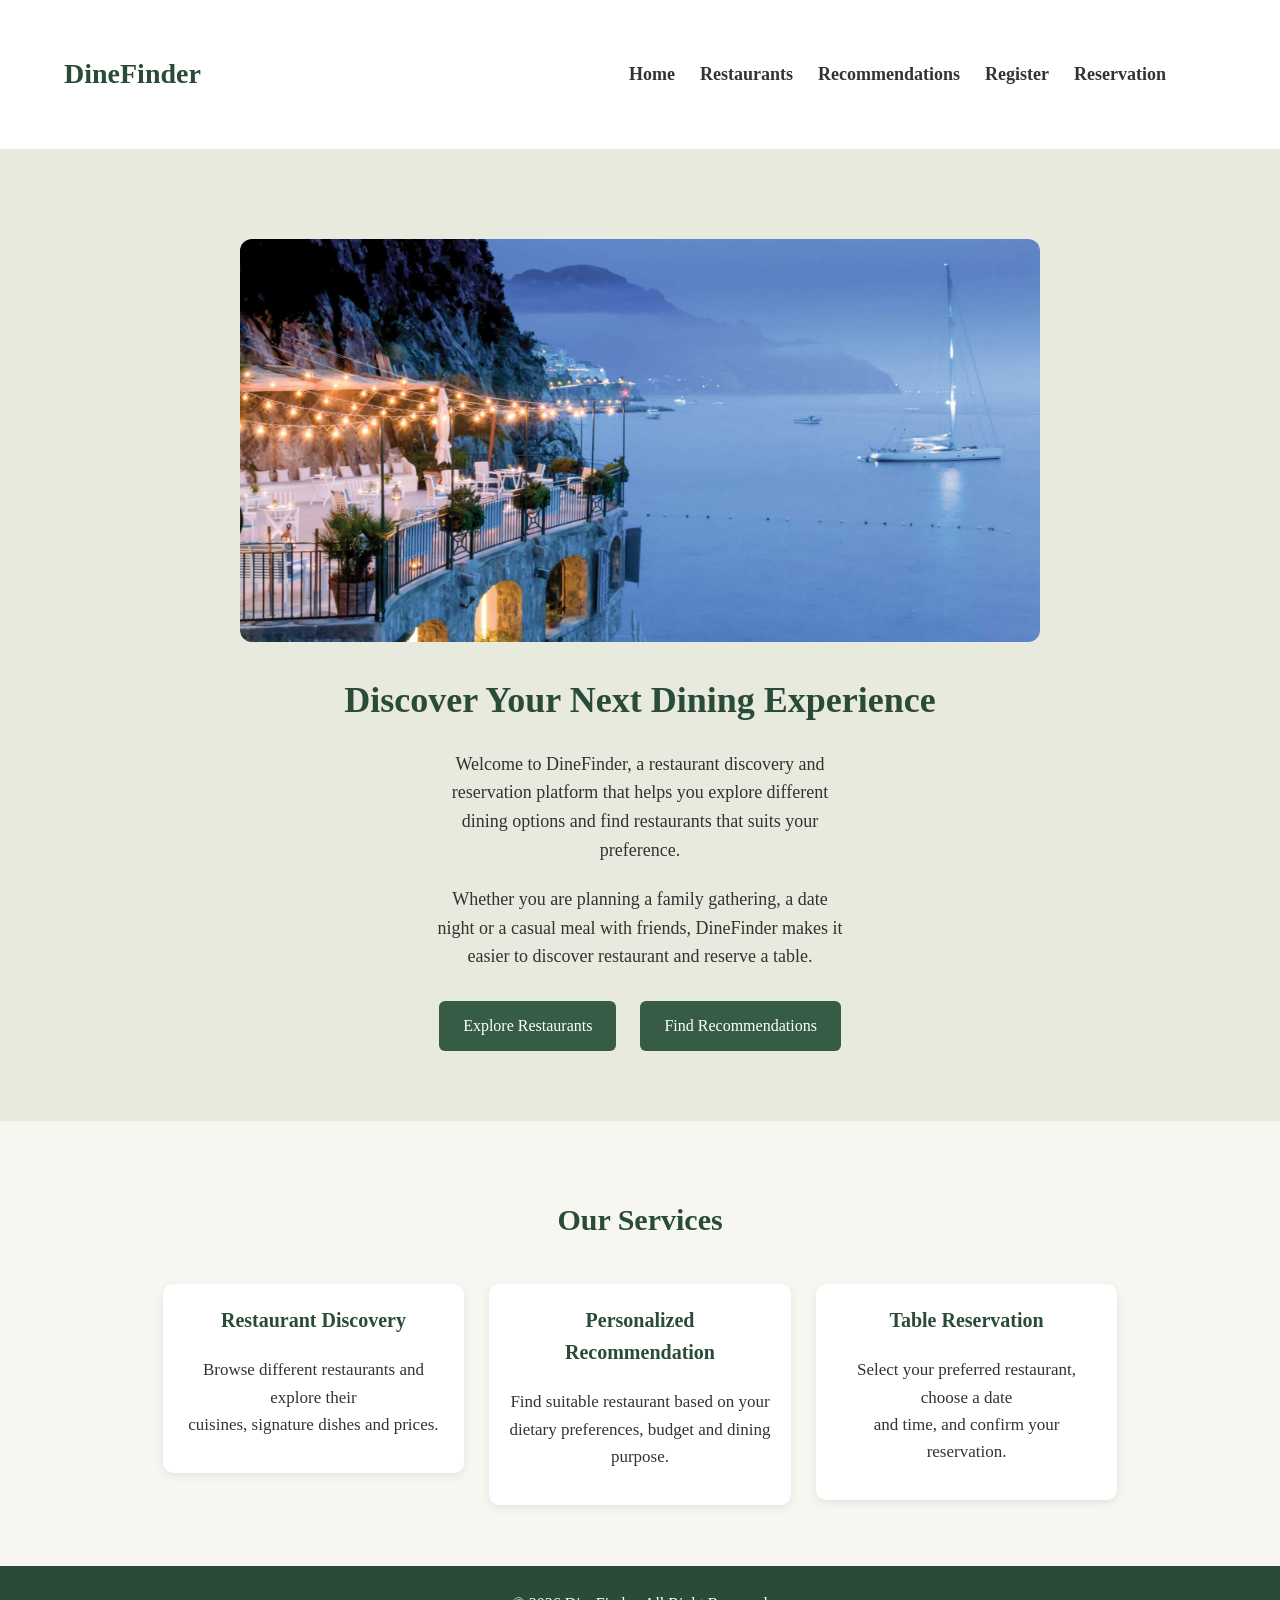
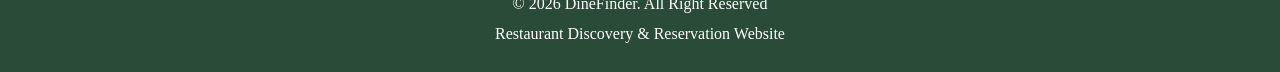
==== index.html @ 1c59964e "Initial commit - Add homepage, restaurants and recommendation pages" ====
<!DOCTYPE html>
<html lang="en">
<head>
    <meta charset="UTF-8">
    <meta name="viewport" content="width=device-width, initial-scale=1.0">
    <title>DineFinder | Home</title>
    <!-- Link CSS and JS File -->
    <link rel="stylesheet" href="css/style.css">
    <script src="js/script.js"></script>
</head>
<body>
    <!-- Header and Navigation -->
    <header>
        <h1>DineFinder</h1>
        <nav>
            <ul>
                <li><a href="index.html" class="active">Home</a></li>
                <li><a href="restaurants.html">Restaurants</a></li>
                <li><a href="recommend.html">Recommendations</a></li>
                <li><a href="register.html">Register</a></li>
                <li><a href="reservation.html">Reservation</a></li>
            </ul>
        </nav>
    </header>

    <!-- Main Content -->
    <main>
        <!-- Introduction Section -->
        <section id="page-intro">
            <img src="images/pageintro.jpg" alt="Outdoor restaurant terrace overlooking the Amalfi Coast">

            <h2>Discover Your Next Dining Experience</h2>

            <p>
                Welcome to DineFinder, a restaurant discovery and<br>
                reservation platform that helps you explore different<br>
                dining options and find restaurants that suits your<br>
                preference.
            </p>

            <p>
                Whether you are planning a family gathering, a date<br>
                night or a casual meal with friends, DineFinder makes it<br>
                easier to discover restaurant and reserve a table.
            </p>

            <a href="restaurants.html">Explore Restaurants</a>
            <a href="recommend.html">Find Recommendations</a>
        </section>

        <!-- Services Section -->
        <section id="services">
            <h2>Our Services</h2>

            <article>
                <h3>Restaurant Discovery</h3>
                <p>
                    Browse different restaurants and explore their<br>
                    cuisines, signature dishes and prices.
                </p>
            </article>

            <article>
                <h3>Personalized Recommendation</h3>
                <p>
                    Find suitable restaurant based on your<br>
                    dietary preferences, budget and dining purpose.
                </p>
            </article>

            <article>
                <h3>Table Reservation</h3>
                <p>
                    Select your preferred restaurant, choose a date<br>
                    and time, and confirm your reservation.
                </p>
            </article>
        </section>
    </main>

    <!-- Footer -->
    <footer>
        <p>&copy; 2026 DineFinder. All Right Reserved</p>
        <p>Restaurant Discovery &amp; Reservation Website</p>
    </footer>
</body>
</html>
---- css/style.css ----
/* General Page Styling */
body {
    margin: 0;
    font-family:'Times New Roman', Times, serif;
    background-color: #f8f6f0;
    color: #333333;
    line-height: 1.6;
}

h1, h2, h3 {
    color: #294b37;
}

p {
    margin-bottom: 15px;
}

/* Header and Navigation Styling */
header {
    background-color: white;
    padding: 10px 5%;
    display: flex;
    justify-content: space-between;
    align-items: center;
}

header h1 {
    margin: 0;
    font-size: 28px;
}

nav ul {
    list-style: none;
    display: flex;
    gap: 25px;
    margin: 0;
    padding: 50px;
}

nav a {
    color: #333333;
    text-decoration: none;
    font-weight: bold;
    font-size: 18px;
}

nav a:hover {
    color: #365c45;
}

nav a.active:hover {
    color: #365c45;
    text-decoration: underline;
}


/* Page Intro Styling */
#page-intro {
    background-color: #e7eadd;
    padding: 60px 8%;
    text-align: center;
}

#page-intro h2 {
    font-size: 36px;
    margin-bottom: 20px;
}

#page-intro p {
    max-width: 700px;
    margin: 0 auto 20px;
    font-size: 18px;
}

#page-intro img {
    display: block;
    width: 100%;
    max-width: 800px;
    height: auto;
    margin: 30px auto;
    border-radius: 12px;
}

#page-intro a {
    display: inline-block;
    background-color: #365c45;
    color: white;
    padding: 12px 24px;
    margin: 10px;
    border-radius: 6px;
    text-decoration: none;
}

#page-intro a:hover {
    background-color: #294b37;
}


/* Services Styling */
#services {
    padding: 50px 8%;
    text-align: center;
}

#services h2 {
    font-size: 30px;
    margin-bottom: 30px;
}

#services article {
    display: inline-block;
    vertical-align: top;
    width: 28%;
    margin: 1%;
    padding: 20px;
    box-sizing: border-box;
    background-color: white;
    border-radius: 10px;
    box-shadow: 0 3px 10px rgba(0, 0, 0, 0.08); /* Box Shadow Shallowness */
}

#services article h3 {
    margin-top: 0;
    font-size: 20px;
}

#services p {
    font-size: 17px;
}

/* Footer */
footer {
    background-color: #294b37;
    color: white;
    text-align: center;
    padding: 20px;
}

footer p {
    margin: 5px 0;
}

/* Restaurant Styling */

.restaurant-list {
    padding: 25px 5%;
}

.restaurant-list h2 {
    text-align: center;
    font-size: 30px;
    margin-bottom: 30px;
}

/* Restaurant Card Layout */
.restaurant-grid {
    display: grid;
    grid-template-columns: repeat(3, 1fr);
    gap: 25px;
}

/* Individual Restaurant Cards */
.restaurant-card {
    background-color: white;
    padding: 20px;
    border-radius: 10px;
    box-shadow: 0 3px 10px rgba(0, 0, 0, 0.08);
    display: flex;
    flex-direction: column;
}

.restaurant-card img {
    width: 100%;
    height: 200px;
    object-fit: cover;
    border-radius: 8px;
}

.restaurant-card h3 {
    font-size: 22px;
    margin-bottom: 10px;
}

.restaurant-card p {
    font-size: 17px;
}

.restaurant-card ul {
    padding-left: 20px;
}

/* Shared button styling */
.button {
    display: inline-block;
    background-color: #365c45;
    color: white;
    padding: 12px 24px;
    border-radius: 6px;
    text-decoration: none;
}

/* To ensure the Reserve Now button aligns*/
.restaurant-card .button {
    margin-top: auto;
    align-self: flex-start;
}

/* Recommendation Page Styling */
.recommendation-section {
    max-width: 700px;
    margin: 40px auto;
    padding: 20px;
}

.recommendation-section h2 {
    color: #294b37;
    text-align: center;
    margin-bottom: 30px;
}

/* Recommendation Form Styling */
#recommendation-form {
    display: flex;
    flex-direction: column;
    gap: 15px;
    background-color: #e7eadd;
    padding: 20px;
    border-radius: 10px;
}

#recommendation-form label {
    font-weight: bold;
    color: #333333;
    font-size: 18px;
}

#recommendation-form select {
    width: 100%;
    padding: 10px;
    border: 1px solid #aaaaaa;
    border-radius: 5px;
    font-size: 14px;
}

/* Recommendation Button Styling */
#recommendation-form button {
    padding: 10px;
    background-color: #365c45;
    color: white;
    border: none;
    border-radius: 5px;
    font-size: 14px;
    cursor: pointer;
    margin-top: 8px;
}

#recommendation-form button:hover {
    background-color: #294b37;
}

/* Recommendation Results */
#recommendation-result {
    margin-top: 30px;
}

.recommendation-card {
    background-color: white;
    padding: 20px;
    margin-bottom: 15px;
    border: 1px solid #dddddd;
    border-radius: 10px;
    box-shadow: 0 3px 10px rgba(0, 0, 0, 0.08);
}

.recommendation-card h3 {
    color: #294b37;
    margin-top: 0;
}

.recommendation-card a {
    display: inline-block;
    margin-top: 10px;
    padding: 10px 15px;
    background-color: #365c45;
    color: white;
    text-decoration: none;
    border-radius: 5px;
    font-size: 14px;
}

.recommendation-card a:hover {
    background-color: #294b37;
}















/* Tablet layout */
@media screen and (min-width: 768px) and (max-width: 1023px) {
    header {
        flex-direction: column;
        gap: 15px;
    }

    #page-intro h2 {
        font-size: 30px;
    }

    #services article {
        width: 45%;
    }

    .restaurant-grid {
        grid-template-columns: repeat(2, 1fr);
        gap: 25px;
    }
}


/* Mobile layout */
@media screen and (max-width: 767px) {
    header {
        flex-direction: column;
        gap: 15px;
    }

    nav ul {
        flex-direction: column;
        align-items: center;
        gap: 10px;
    }

    #page-intro {
        padding: 35px 5%;
    }

    #page-intro h2 {
        font-size: 26px;
    }

    #page-intro a {
        display: block;
        margin: 10px auto;
        max-width: 250px;
    }

    #services {
        padding: 50px 5%;
    }

    #services article {
        display: block;
        width: 100%;
        margin: 15px 0;
    }

    .restaurant-grid {
        grid-template-columns: 1fr;
    }

    .restaurant-list {
        padding: 25px 10%;
    }

    .recommendation-section {
        margin: 20px 10px;
        padding: 15px;
    }

    #recommendation-form {
        padding: 15px;
    }

    .recommendation-card {
        padding: 15px;
    }
}
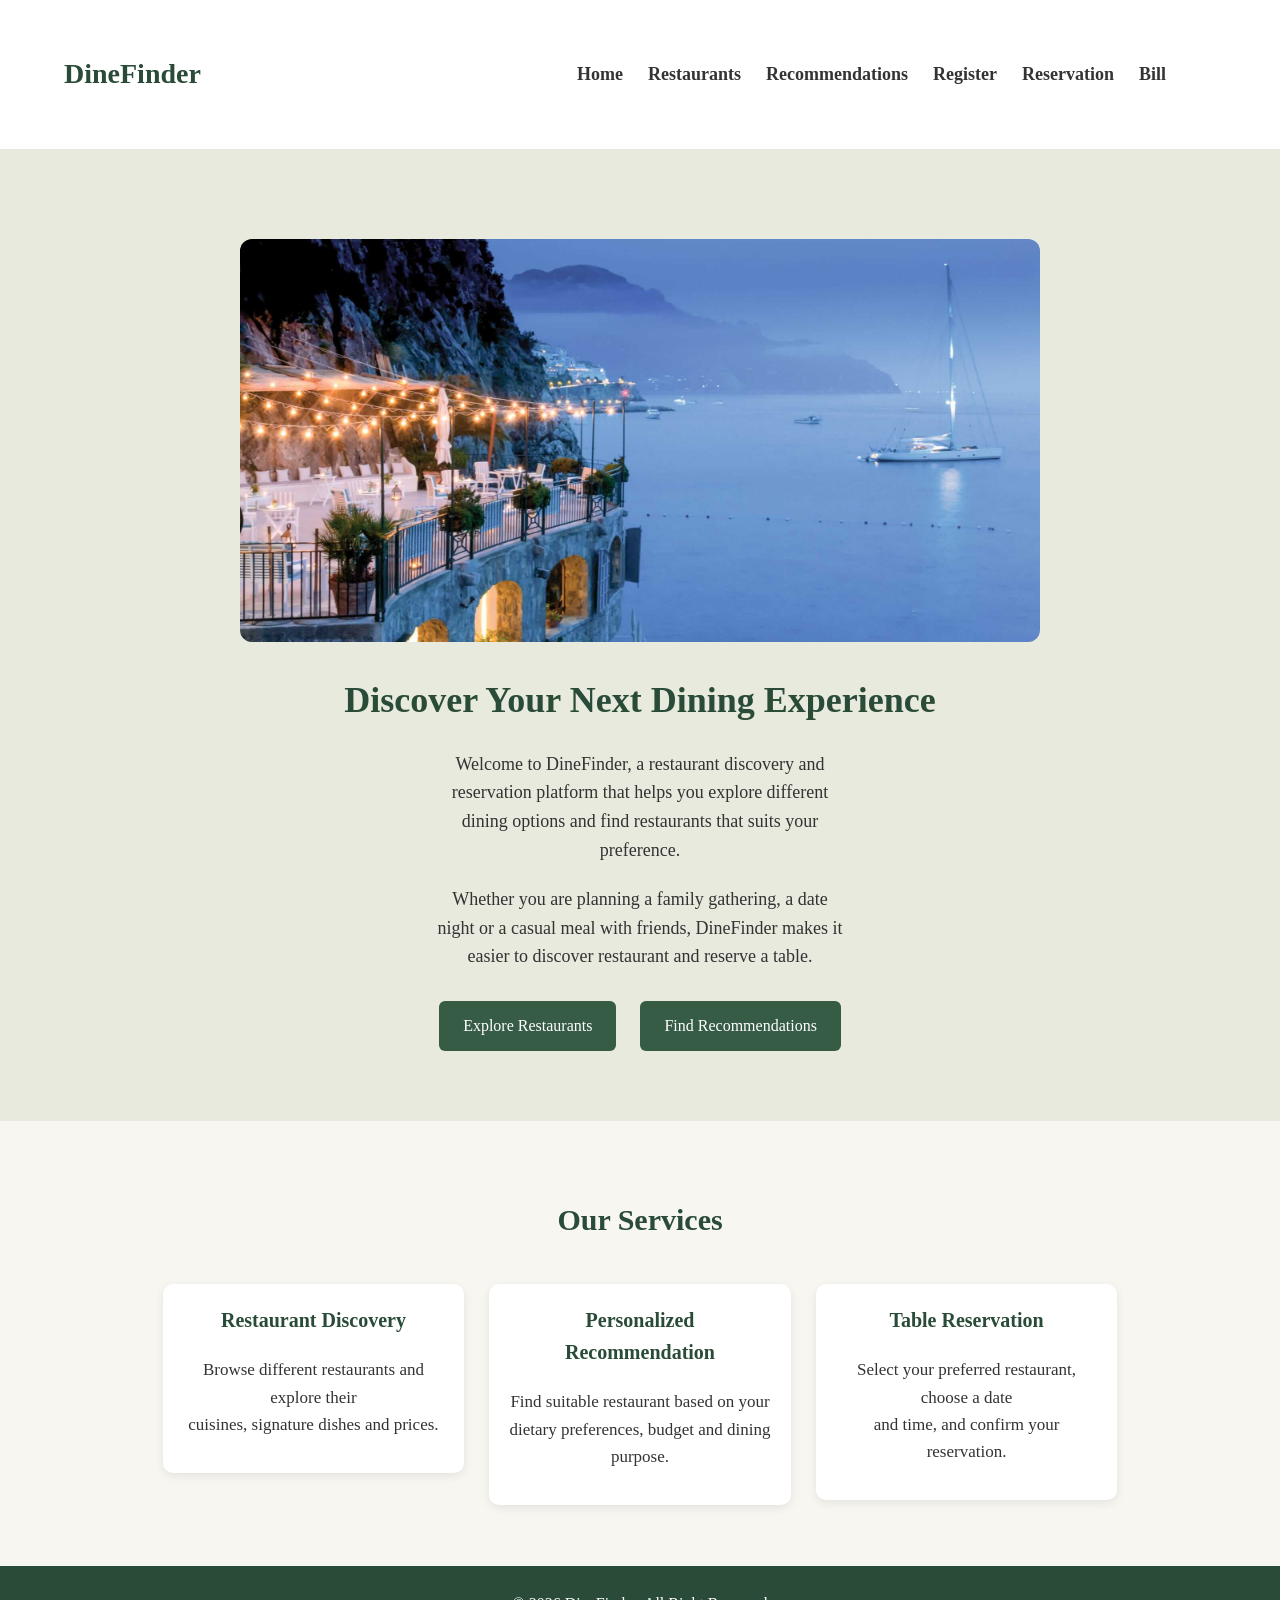
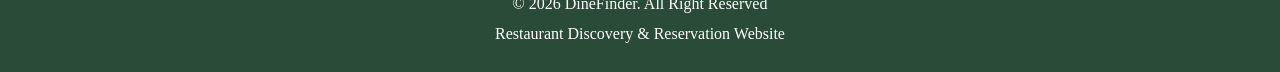
==== commit 6378d37d: "Add bill navigation bar" ====
--- a/index.html
+++ b/index.html
@@ -6,7 +6,8 @@
     <title>DineFinder | Home</title>
     <!-- Link CSS and JS File -->
     <link rel="stylesheet" href="css/style.css">
-    <script src="js/script.js"></script>
+    <!-- Run script only after HTML loads -->
+    <script src="js/script.js" defer></script>
 </head>
 <body>
     <!-- Header and Navigation -->
@@ -19,6 +20,7 @@
                 <li><a href="recommend.html">Recommendations</a></li>
                 <li><a href="register.html">Register</a></li>
                 <li><a href="reservation.html">Reservation</a></li>
+                <li><a href="bill.html">Bill</a></li>
             </ul>
         </nav>
     </header>
--- a/css/style.css
+++ b/css/style.css
@@ -207,7 +207,7 @@
 
 /* Recommendation Page Styling */
 .recommendation-section {
-    max-width: 700px;
+    max-width: 1200px;
     margin: 40px auto;
     padding: 20px;
 }
@@ -216,6 +216,7 @@
     color: #294b37;
     text-align: center;
     margin-bottom: 30px;
+    font-size: 30px;
 }
 
 /* Recommendation Form Styling */
@@ -292,18 +293,150 @@
     background-color: #294b37;
 }
 
-
-
-
-
-
-
-
-
-
-
-
-
+/* Registration Section Styling */
+.registration-section {
+    max-width: 1200px;
+    margin: 40px auto;
+    padding: 20px;
+}
+
+.registration-section h2 {
+    color: #294b37;
+    text-align: center;
+    margin-bottom: 30px;
+    font-size: 30px;
+}
+
+/* Registration Form Styling */
+#registration-form {
+    display: flex;
+    flex-direction: column;
+    gap: 15px;
+    background-color: #e7eadd;
+    padding: 20px;
+    border-radius: 10px;
+}
+
+/* Labels */
+#registration-form label {
+    font-weight: bold;
+    color: #333333;
+    font-size: 18px;
+}
+
+/* Text Fields and Dropdowns */
+#registration-form input, 
+#registration-form select {
+    box-sizing: border-box;
+    padding: 10px;
+    border: 1px solid #aaaaaa;
+    border-radius: 5px;
+    font-size: 14px;    
+}
+
+/* Register Button */
+#registration-form button {
+    padding: 12px;
+    background-color: #365c45;
+    color: white;
+    border: none;
+    border-radius: 5px;
+    font-size: 14px;
+    cursor: pointer;
+    margin-top: 10px;
+}
+
+#registration-form button:hover {
+    background-color: #294b37;
+}
+
+/* Reservation Page Styling */
+.reservation-section {
+    max-width: 1200px;
+    margin: 40px auto;
+    padding: 20px;
+}
+
+.reservation-section h2 {
+    text-align: center;
+    color: #294b37;
+    margin-bottom: 30px;
+    font-size: 30px;
+}
+
+/* Reservation Form Styling */
+#reservation-form {
+    display: flex;
+    flex-direction: column;
+    gap: 15px;
+    padding: 20px;
+    background-color: #e7eadd;
+    border-radius: 10px;
+}
+
+/* Labels Styling */
+#reservation-form label {
+    font-weight: bold;
+    color: #333333;
+    font-size: 18px;
+}
+
+#reservation-form input,
+#reservation-form select,
+#reservation-form textarea {
+    box-sizing: border-box;
+    padding: 10px;
+    border: 1px solid #aaaaaa;
+    border-radius: 5px;
+    font-size: 14px;
+}
+
+#reservation-form #deposit {
+    background-color: #eeeeee;
+}
+
+/* Conditional Payment Fields Based Filter */
+#voucher-section,
+#online-section {
+    display: none;
+}
+
+#voucher-section label,
+#online-section label {
+    display: block;
+    margin-bottom: 10px;
+}
+
+#online-section select {
+    margin-bottom: 15px;
+}
+
+#online-section p {
+    font-size: 16px;
+    color: #555555;
+}
+
+/* Billing Email Checkbox Styling*/
+.billing-option {
+    display: flex;
+    align-items: center;
+    gap: 10px;
+}
+
+#reservation-form button {
+    padding: 12px;
+    background-color: #365c45;
+    color: white;
+    border: none;
+    border-radius: 5px;
+    font-size: 14px;
+    cursor: pointer;
+    margin-top: 10px;
+}
+
+#reservation-form button:hover {
+    background-color: #294b37;
+}
 
 
 /* Tablet layout */
@@ -385,7 +518,25 @@
     .recommendation-card {
         padding: 15px;
     }
-}
-
-
-
+
+    .registration-section {
+        margin: 20px 10px;
+        padding: 20px;
+    }
+
+    #registration-form {
+        padding: 15px;
+    }
+
+    .reservation-section {
+        margin: 20px 10px;
+        padding: 20px;
+    }
+
+    #reservation-form {
+        padding: 15px;
+    }
+}
+
+
+
